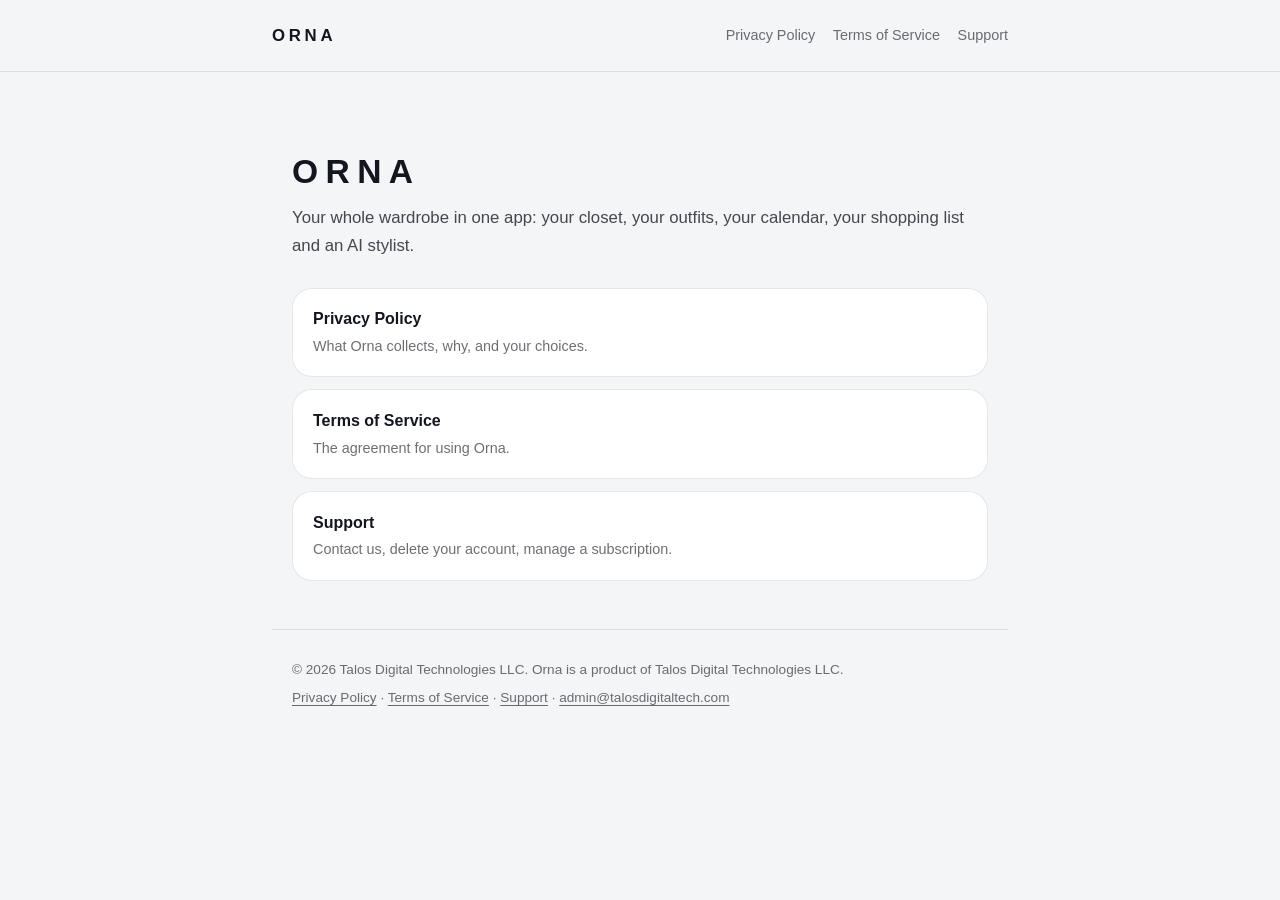
==== index.html @ 568745e6 "Orna legal pages: Privacy Policy, Terms of Service, support, app-ads.txt Generated by scripts/build-" ====
<!doctype html>
<html lang="en">
<head>
<meta charset="utf-8">
<meta name="viewport" content="width=device-width, initial-scale=1">
<title>Orna</title>
<meta name="description" content="Orna: your closet, outfits, calendar and AI stylist in one app.">
<meta name="theme-color" content="#13161f" media="(prefers-color-scheme: dark)">
<meta name="theme-color" content="#F4F5F7" media="(prefers-color-scheme: light)">
<link rel="icon" href="/favicon.ico" sizes="any">
<link rel="icon" type="image/png" sizes="32x32" href="/favicon-32x32.png">
<link rel="apple-touch-icon" href="/apple-touch-icon.png">
<link rel="stylesheet" href="/styles.css">
</head>
<body>
<header class="top">
  <a class="brand" href="/" aria-label="Orna home">ORNA</a>
  <nav aria-label="Pages">
    <a href="/privacy/">Privacy Policy</a>
    <a href="/terms/">Terms of Service</a>
    <a href="/support/">Support</a>
  </nav>
</header>
<main>
<section class="home">
<h1>ORNA</h1>
<p class="lead">Your whole wardrobe in one app: your closet, your outfits, your calendar, your shopping list and an AI stylist.</p>
<div class="cards">
  <a class="card" href="/privacy/"><strong>Privacy Policy</strong><span>What Orna collects, why, and your choices.</span></a>
  <a class="card" href="/terms/"><strong>Terms of Service</strong><span>The agreement for using Orna.</span></a>
  <a class="card" href="/support/"><strong>Support</strong><span>Contact us, delete your account, manage a subscription.</span></a>
</div>
</section>
</main>
<footer>
  <p>&copy; 2026 Talos Digital Technologies LLC. Orna is a product of Talos Digital Technologies LLC.</p>
  <p><a href="/privacy/">Privacy Policy</a> &middot; <a href="/terms/">Terms of Service</a> &middot; <a href="/support/">Support</a> &middot; <a href="mailto:admin@talosdigitaltech.com">admin@talosdigitaltech.com</a></p>
</footer>
</body>
</html>
---- styles.css ----
:root {
  --bg: #13161f; --card: #171921; --secondary: #1b1e27; --text: #eceef7;
  --body: rgba(236, 238, 247, 0.74); --faint: rgba(236, 238, 247, 0.56); --line: rgba(236, 238, 247, 0.1);
  color-scheme: dark;
}
@media (prefers-color-scheme: light) {
  :root {
    --bg: #F4F5F7; --card: #FFFFFF; --secondary: #ECEEF2; --text: #13161F;
    --body: rgba(19, 22, 31, 0.78); --faint: rgba(19, 22, 31, 0.62); --line: rgba(19, 22, 31, 0.1);
    color-scheme: light;
  }
}
* { box-sizing: border-box; }
html { -webkit-text-size-adjust: 100%; scroll-behavior: smooth; }
body {
  margin: 0; background: var(--bg); color: var(--body);
  font-family: 'Sora', 'Inter', -apple-system, BlinkMacSystemFont, 'Segoe UI', Roboto, 'Helvetica Neue', Arial, sans-serif;
  font-size: 1rem; line-height: 1.65;
}
a { color: var(--text); text-underline-offset: 3px; }
a:focus-visible, summary:focus-visible { outline: 2px solid var(--text); outline-offset: 3px; border-radius: 4px; }
.top {
  position: sticky; top: 0; z-index: 1; background: var(--bg); border-bottom: 1px solid var(--line);
  display: flex; flex-wrap: wrap; align-items: center; justify-content: space-between; gap: 0.25rem 1.25rem;
  padding: 0.85rem max(1.25rem, calc((100% - 46rem) / 2));
}
.brand { font-weight: 700; letter-spacing: 0.22em; text-decoration: none; font-size: 1.05rem; padding: 0.5rem 0; }
.top nav { display: flex; flex-wrap: wrap; gap: 0.25rem 1.1rem; }
.top nav a { text-decoration: none; color: var(--faint); font-size: 0.9rem; padding: 0.5rem 0; }
.top nav a:hover, .top nav a[aria-current="page"] { color: var(--text); }
main { max-width: 46rem; margin: 0 auto; padding: 2rem 1.25rem 3rem; }
h1, h2, h3, h4, strong { color: var(--text); }
h1 { font-size: 1.9rem; line-height: 1.2; margin: 0.5rem 0 0.75rem; letter-spacing: -0.01em; }
h2 { font-size: 1.15rem; margin: 2.25rem 0 0.6rem; padding-top: 0.5rem; scroll-margin-top: 5rem; }
h3, h4 { font-size: 1rem; margin: 1.5rem 0 0.4rem; }
p, ul, ol { margin: 0.7rem 0; }
ul, ol { padding-left: 1.35rem; }
li { margin: 0.3rem 0; }
hr { border: 0; border-top: 1px solid var(--line); margin: 1.75rem 0; }
.lead { font-size: 1.05rem; }
.note { font-size: 0.85rem; color: var(--faint); }
.doc { overflow-wrap: anywhere; }
.contents { background: var(--card); border: 1px solid var(--line); border-radius: 1rem; padding: 0.85rem 1.1rem; margin: 1.25rem 0; }
.contents summary { cursor: pointer; font-weight: 600; color: var(--text); padding: 0.25rem 0; }
.contents ol { margin: 0.5rem 0 0.25rem; }
.contents a { text-decoration: none; color: var(--body); }
.contents a:hover { color: var(--text); text-decoration: underline; }
.home { padding-top: 2.5rem; }
.home h1 { letter-spacing: 0.22em; font-size: 2.1rem; }
.cards { display: grid; gap: 0.75rem; margin-top: 1.75rem; }
.card {
  display: block; background: var(--card); border: 1px solid var(--line); border-radius: 1.25rem;
  padding: 1.1rem 1.25rem; text-decoration: none;
}
.card:hover { background: var(--secondary); }
.card strong { display: block; }
.card span { display: block; color: var(--faint); font-size: 0.9rem; margin-top: 0.15rem; }
footer { max-width: 46rem; margin: 0 auto; padding: 1.5rem 1.25rem 3rem; border-top: 1px solid var(--line); font-size: 0.85rem; color: var(--faint); }
footer a { color: var(--faint); }
footer p { margin: 0.35rem 0; }
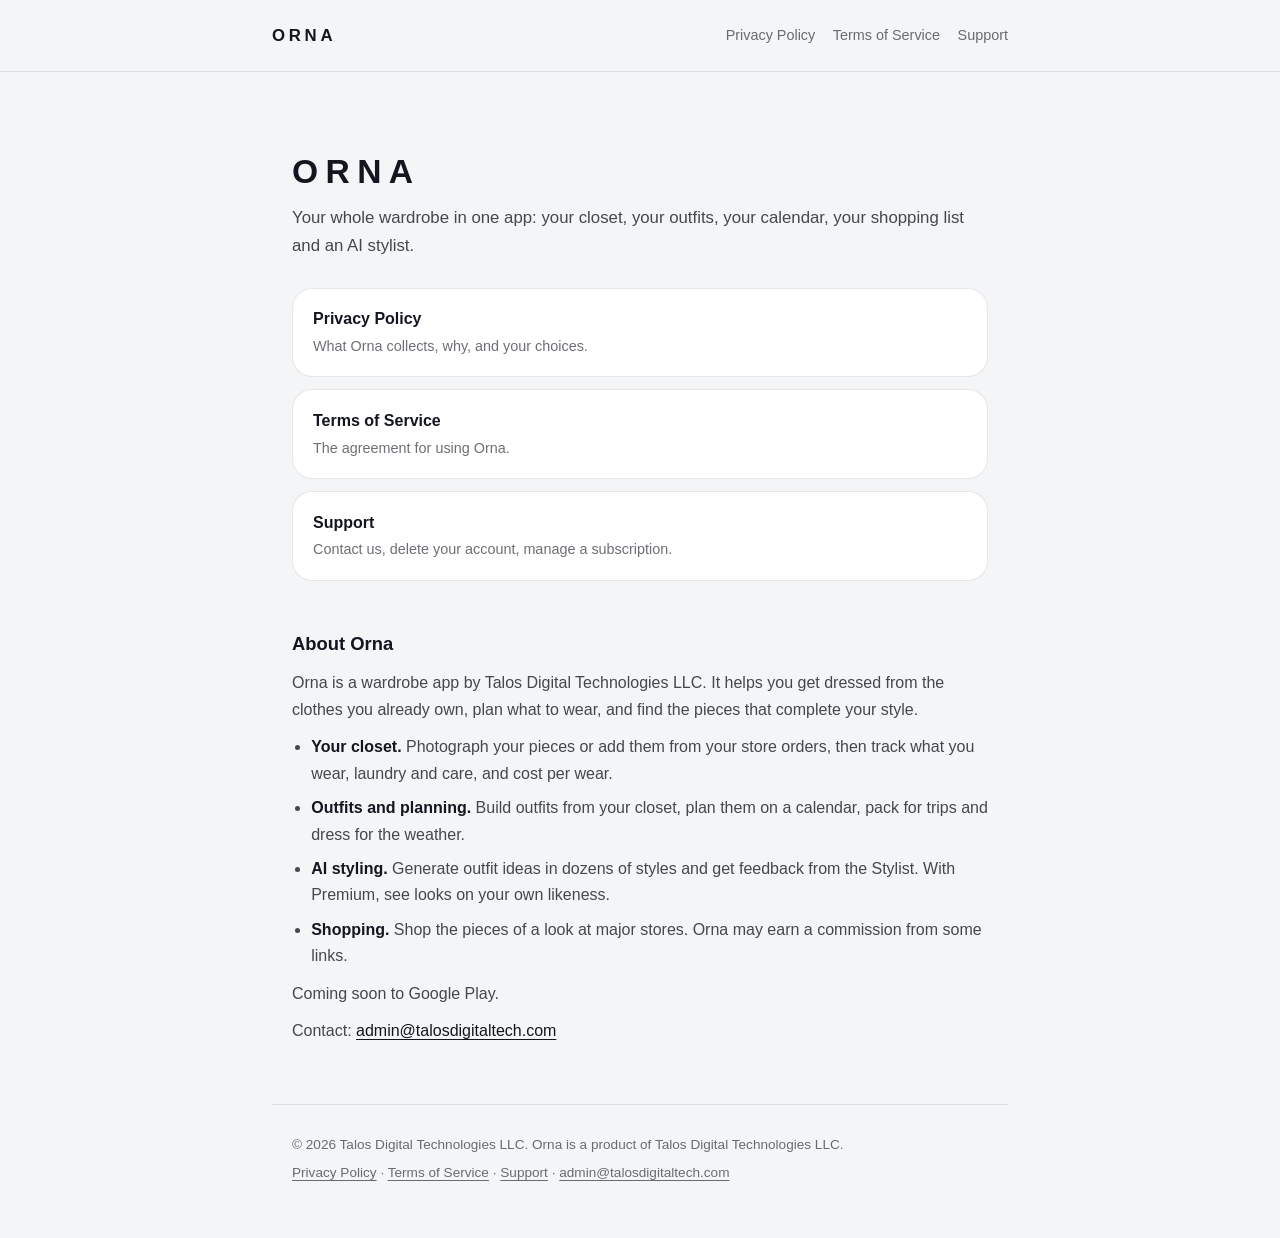
==== commit a73ac007: "Home page: About Orna section" ====
--- a/index.html
+++ b/index.html
@@ -30,6 +30,18 @@
   <a class="card" href="/terms/"><strong>Terms of Service</strong><span>The agreement for using Orna.</span></a>
   <a class="card" href="/support/"><strong>Support</strong><span>Contact us, delete your account, manage a subscription.</span></a>
 </div>
+<section class="about" aria-labelledby="about">
+<h2 id="about">About Orna</h2>
+<p>Orna is a wardrobe app by Talos Digital Technologies LLC. It helps you get dressed from the clothes you already own, plan what to wear, and find the pieces that complete your style.</p>
+<ul class="features">
+  <li><strong>Your closet.</strong> Photograph your pieces or add them from your store orders, then track what you wear, laundry and care, and cost per wear.</li>
+  <li><strong>Outfits and planning.</strong> Build outfits from your closet, plan them on a calendar, pack for trips and dress for the weather.</li>
+  <li><strong>AI styling.</strong> Generate outfit ideas in dozens of styles and get feedback from the Stylist. With Premium, see looks on your own likeness.</li>
+  <li><strong>Shopping.</strong> Shop the pieces of a look at major stores. Orna may earn a commission from some links.</li>
+</ul>
+<p>Coming soon to Google Play.</p>
+<p>Contact: <a href="mailto:admin@talosdigitaltech.com">admin@talosdigitaltech.com</a></p>
+</section>
 </section>
 </main>
 <footer>
--- a/styles.css
+++ b/styles.css
@@ -48,6 +48,9 @@
 .home { padding-top: 2.5rem; }
 .home h1 { letter-spacing: 0.22em; font-size: 2.1rem; }
 .cards { display: grid; gap: 0.75rem; margin-top: 1.75rem; }
+.about { margin-top: 2.5rem; }
+.features { padding-left: 1.2rem; }
+.features li { margin: 0.5rem 0; }
 .card {
   display: block; background: var(--card); border: 1px solid var(--line); border-radius: 1.25rem;
   padding: 1.1rem 1.25rem; text-decoration: none;
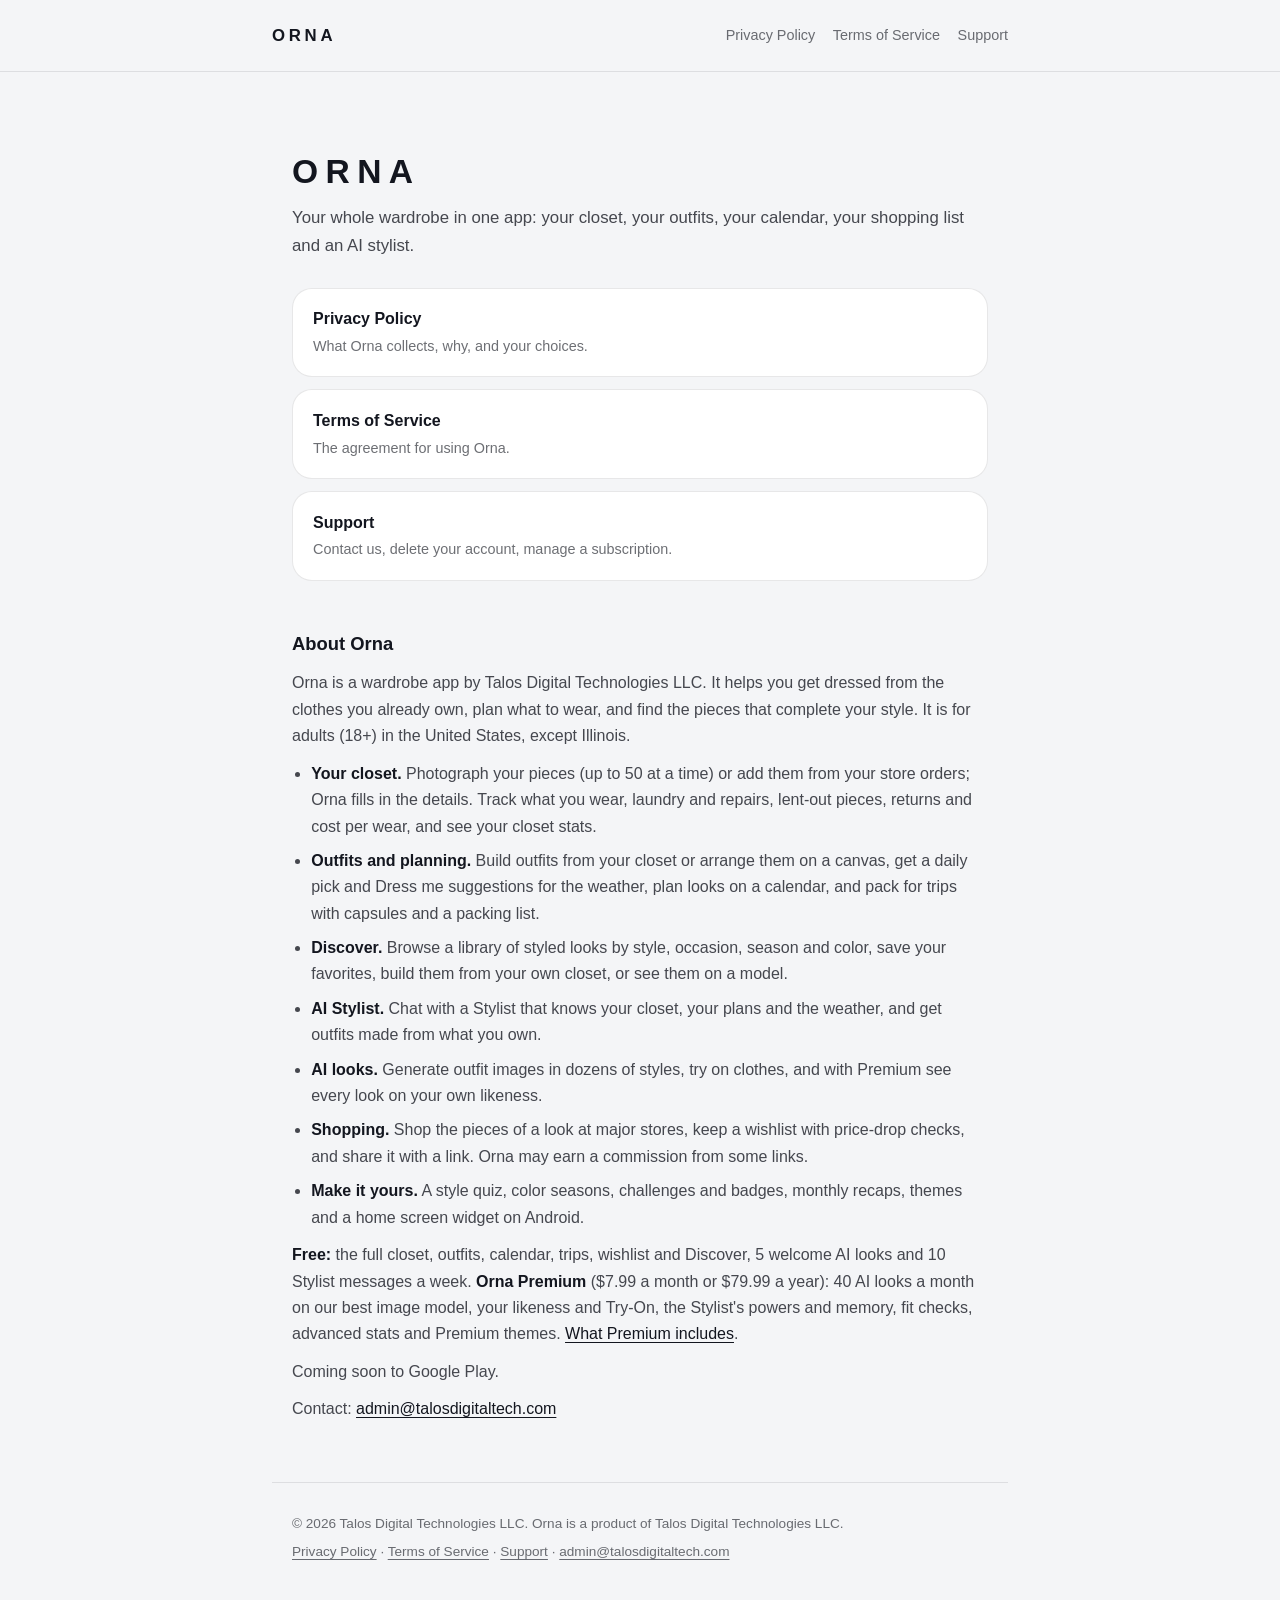
==== commit 46a3e034: "Privacy 1.2 and Terms 1.3 (November 4, 2026); About Orna and Support updated" ====
--- a/index.html
+++ b/index.html
@@ -32,13 +32,17 @@
 </div>
 <section class="about" aria-labelledby="about">
 <h2 id="about">About Orna</h2>
-<p>Orna is a wardrobe app by Talos Digital Technologies LLC. It helps you get dressed from the clothes you already own, plan what to wear, and find the pieces that complete your style.</p>
+<p>Orna is a wardrobe app by Talos Digital Technologies LLC. It helps you get dressed from the clothes you already own, plan what to wear, and find the pieces that complete your style. It is for adults (18+) in the United States, except Illinois.</p>
 <ul class="features">
-  <li><strong>Your closet.</strong> Photograph your pieces or add them from your store orders, then track what you wear, laundry and care, and cost per wear.</li>
-  <li><strong>Outfits and planning.</strong> Build outfits from your closet, plan them on a calendar, pack for trips and dress for the weather.</li>
-  <li><strong>AI styling.</strong> Generate outfit ideas in dozens of styles and get feedback from the Stylist. With Premium, see looks on your own likeness.</li>
-  <li><strong>Shopping.</strong> Shop the pieces of a look at major stores. Orna may earn a commission from some links.</li>
+  <li><strong>Your closet.</strong> Photograph your pieces (up to 50 at a time) or add them from your store orders; Orna fills in the details. Track what you wear, laundry and repairs, lent-out pieces, returns and cost per wear, and see your closet stats.</li>
+  <li><strong>Outfits and planning.</strong> Build outfits from your closet or arrange them on a canvas, get a daily pick and Dress me suggestions for the weather, plan looks on a calendar, and pack for trips with capsules and a packing list.</li>
+  <li><strong>Discover.</strong> Browse a library of styled looks by style, occasion, season and color, save your favorites, build them from your own closet, or see them on a model.</li>
+  <li><strong>AI Stylist.</strong> Chat with a Stylist that knows your closet, your plans and the weather, and get outfits made from what you own.</li>
+  <li><strong>AI looks.</strong> Generate outfit images in dozens of styles, try on clothes, and with Premium see every look on your own likeness.</li>
+  <li><strong>Shopping.</strong> Shop the pieces of a look at major stores, keep a wishlist with price-drop checks, and share it with a link. Orna may earn a commission from some links.</li>
+  <li><strong>Make it yours.</strong> A style quiz, color seasons, challenges and badges, monthly recaps, themes and a home screen widget on Android.</li>
 </ul>
+<p><strong>Free:</strong> the full closet, outfits, calendar, trips, wishlist and Discover, 5 welcome AI looks and 10 Stylist messages a week. <strong>Orna Premium</strong> ($7.99 a month or $79.99 a year): 40 AI looks a month on our best image model, your likeness and Try-On, the Stylist's powers and memory, fit checks, advanced stats and Premium themes. <a href="/support/#premium">What Premium includes</a>.</p>
 <p>Coming soon to Google Play.</p>
 <p>Contact: <a href="mailto:admin@talosdigitaltech.com">admin@talosdigitaltech.com</a></p>
 </section>
--- a/styles.css
+++ b/styles.css
@@ -61,3 +61,8 @@
 footer { max-width: 46rem; margin: 0 auto; padding: 1.5rem 1.25rem 3rem; border-top: 1px solid var(--line); font-size: 0.85rem; color: var(--faint); }
 footer a { color: var(--faint); }
 footer p { margin: 0.35rem 0; }
+.wl-list { list-style: none; padding: 0; margin: 1.25rem 0; display: grid; gap: 0.75rem; }
+.wl-list li { display: flex; gap: 0.9rem; align-items: center; padding: 0.75rem; border: 1px solid var(--line); border-radius: 14px; }
+.wl-list img { width: 72px; height: 72px; object-fit: cover; border-radius: 10px; flex-shrink: 0; }
+.wl-list p { margin: 0.2rem 0 0; font-size: 0.85rem; color: var(--faint); }
+.wl-name { font-weight: 600; }
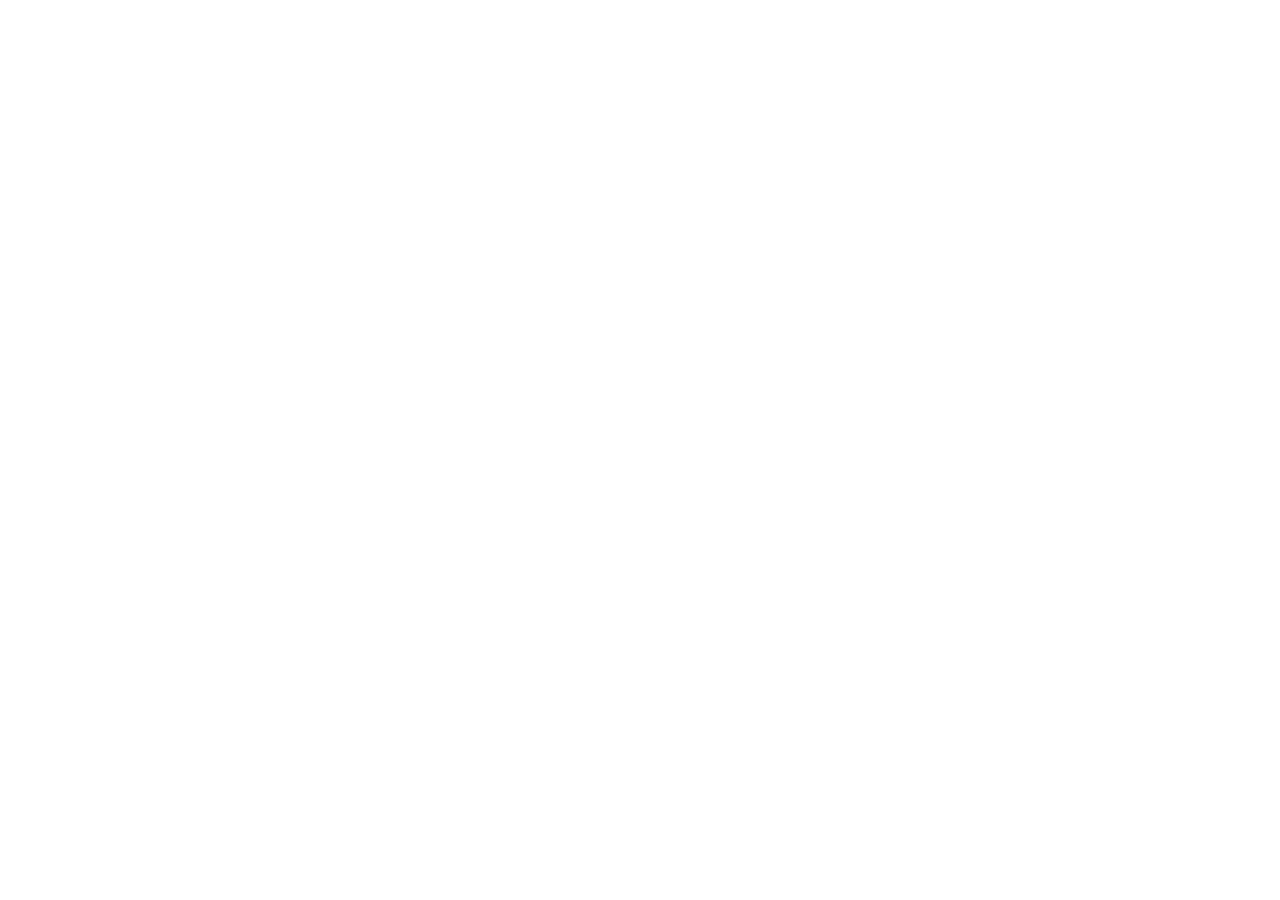
==== commit 42f1873a: "Pages moved to talosdigitaltech.com: every page redirects (hash kept; support anchors mapped)" ====
--- a/index.html
+++ b/index.html
@@ -3,54 +3,13 @@
 <head>
 <meta charset="utf-8">
 <meta name="viewport" content="width=device-width, initial-scale=1">
-<title>Orna</title>
-<meta name="description" content="Orna: your closet, outfits, calendar and AI stylist in one app.">
-<meta name="theme-color" content="#13161f" media="(prefers-color-scheme: dark)">
-<meta name="theme-color" content="#F4F5F7" media="(prefers-color-scheme: light)">
-<link rel="icon" href="/favicon.ico" sizes="any">
-<link rel="icon" type="image/png" sizes="32x32" href="/favicon-32x32.png">
-<link rel="apple-touch-icon" href="/apple-touch-icon.png">
-<link rel="stylesheet" href="/styles.css">
+<title>Orna has moved</title>
+<link rel="canonical" href="https://talosdigitaltech.com/orna">
+<script>location.replace("https://talosdigitaltech.com/orna");</script>
+<meta http-equiv="refresh" content="0; url=https://talosdigitaltech.com/orna">
+<style>body{margin:0;padding:3rem 1.25rem;font-family:-apple-system,BlinkMacSystemFont,'Segoe UI',Roboto,Arial,sans-serif;background:#13161f;color:#eceef7;text-align:center}a{color:#eceef7}</style>
 </head>
 <body>
-<header class="top">
-  <a class="brand" href="/" aria-label="Orna home">ORNA</a>
-  <nav aria-label="Pages">
-    <a href="/privacy/">Privacy Policy</a>
-    <a href="/terms/">Terms of Service</a>
-    <a href="/support/">Support</a>
-  </nav>
-</header>
-<main>
-<section class="home">
-<h1>ORNA</h1>
-<p class="lead">Your whole wardrobe in one app: your closet, your outfits, your calendar, your shopping list and an AI stylist.</p>
-<div class="cards">
-  <a class="card" href="/privacy/"><strong>Privacy Policy</strong><span>What Orna collects, why, and your choices.</span></a>
-  <a class="card" href="/terms/"><strong>Terms of Service</strong><span>The agreement for using Orna.</span></a>
-  <a class="card" href="/support/"><strong>Support</strong><span>Contact us, delete your account, manage a subscription.</span></a>
-</div>
-<section class="about" aria-labelledby="about">
-<h2 id="about">About Orna</h2>
-<p>Orna is a wardrobe app by Talos Digital Technologies LLC. It helps you get dressed from the clothes you already own, plan what to wear, and find the pieces that complete your style. It is for adults (18+) in the United States, except Illinois.</p>
-<ul class="features">
-  <li><strong>Your closet.</strong> Photograph your pieces (up to 50 at a time) or add them from your store orders; Orna fills in the details. Track what you wear, laundry and repairs, lent-out pieces, returns and cost per wear, and see your closet stats.</li>
-  <li><strong>Outfits and planning.</strong> Build outfits from your closet or arrange them on a canvas, get a daily pick and Dress me suggestions for the weather, plan looks on a calendar, and pack for trips with capsules and a packing list.</li>
-  <li><strong>Discover.</strong> Browse a library of styled looks by style, occasion, season and color, save your favorites, build them from your own closet, or see them on a model.</li>
-  <li><strong>AI Stylist.</strong> Chat with a Stylist that knows your closet, your plans and the weather, and get outfits made from what you own.</li>
-  <li><strong>AI looks.</strong> Generate outfit images in dozens of styles, try on clothes, and with Premium see every look on your own likeness.</li>
-  <li><strong>Shopping.</strong> Shop the pieces of a look at major stores, keep a wishlist with price-drop checks, and share it with a link. Orna may earn a commission from some links.</li>
-  <li><strong>Make it yours.</strong> A style quiz, color seasons, challenges and badges, monthly recaps, themes and a home screen widget on Android.</li>
-</ul>
-<p><strong>Free:</strong> the full closet, outfits, calendar, trips, wishlist and Discover, 5 welcome AI looks and 10 Stylist messages a week. <strong>Orna Premium</strong> ($7.99 a month or $79.99 a year): 40 AI looks a month on our best image model, your likeness and Try-On, the Stylist's powers and memory, fit checks, advanced stats and Premium themes. <a href="/support/#premium">What Premium includes</a>.</p>
-<p>Coming soon to Google Play.</p>
-<p>Contact: <a href="mailto:admin@talosdigitaltech.com">admin@talosdigitaltech.com</a></p>
-</section>
-</section>
-</main>
-<footer>
-  <p>&copy; 2026 Talos Digital Technologies LLC. Orna is a product of Talos Digital Technologies LLC.</p>
-  <p><a href="/privacy/">Privacy Policy</a> &middot; <a href="/terms/">Terms of Service</a> &middot; <a href="/support/">Support</a> &middot; <a href="mailto:admin@talosdigitaltech.com">admin@talosdigitaltech.com</a></p>
-</footer>
+<p>This page moved to <a href="https://talosdigitaltech.com/orna">talosdigitaltech.com/orna</a>.</p>
 </body>
 </html>
